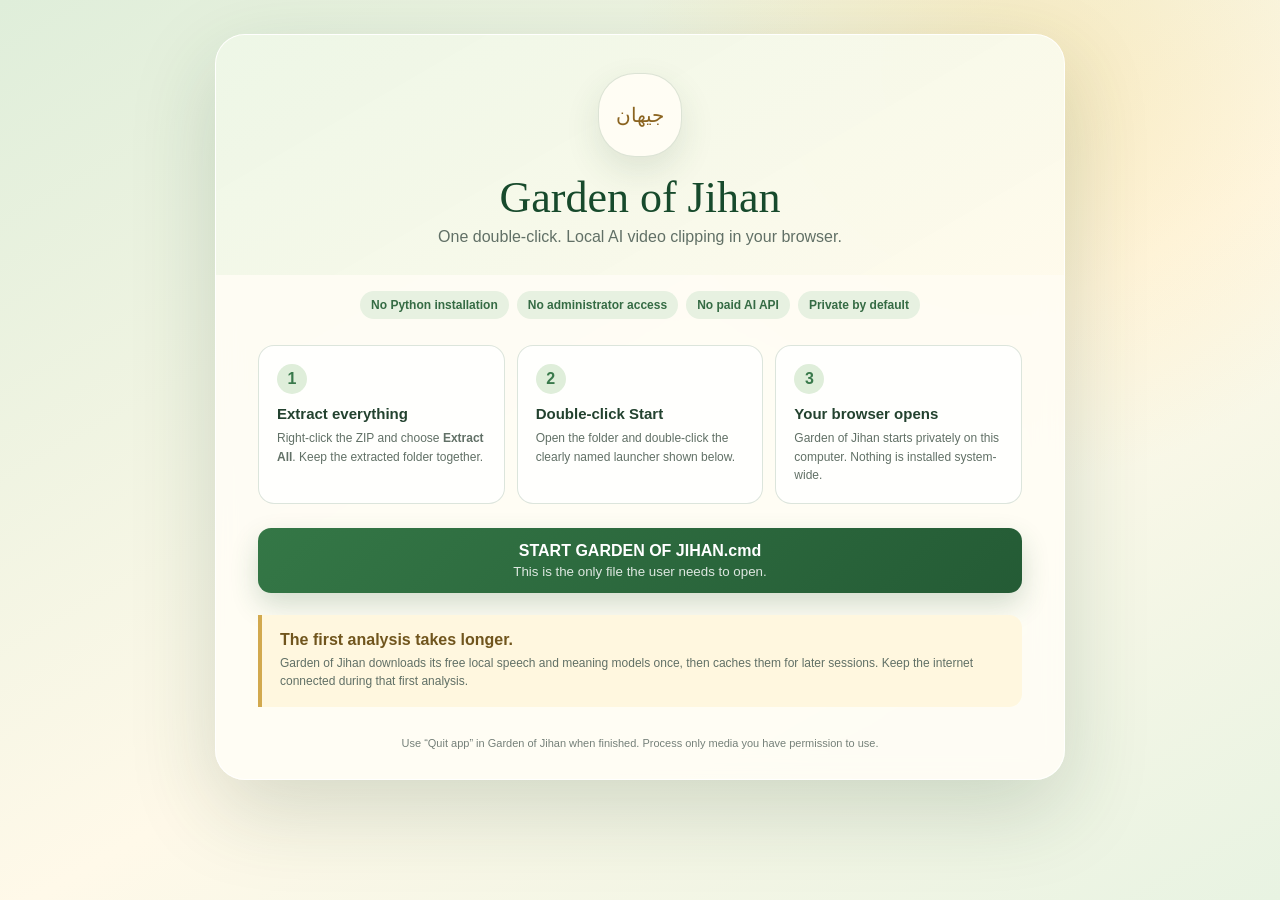
==== scripts/portable/START-HERE.html @ c6465309 "Add private no-install browser bundle" ====
<!doctype html>
<html lang="en">
<head>
  <meta charset="utf-8">
  <meta name="viewport" content="width=device-width,initial-scale=1">
  <title>Start Garden of Jihan</title>
  <style>
    :root{color-scheme:light;--deep:#174a2c;--green:#39794b;--cream:#fffaf0;--muted:#617066;--line:rgba(42,92,54,.16)}
    *{box-sizing:border-box}body{margin:0;min-height:100vh;padding:34px 18px;font-family:Segoe UI,Arial,sans-serif;color:#23422f;background:radial-gradient(circle at 80% 10%,rgba(251,215,132,.38),transparent 30%),linear-gradient(150deg,#dfeeda,#fff9e9 56%,#e8f3e2)}
    main{width:min(850px,100%);margin:auto;overflow:hidden;border:1px solid rgba(255,255,255,.85);border-radius:30px;background:rgba(255,253,246,.9);box-shadow:0 30px 85px rgba(28,74,42,.18);backdrop-filter:blur(14px)}
    header{padding:38px 42px 29px;text-align:center;background:linear-gradient(150deg,rgba(236,246,229,.94),rgba(255,250,234,.75))}.mark{width:84px;height:84px;margin:auto;display:grid;place-items:center;border-radius:44%;font:20px Georgia,serif;color:#8b6420;background:#fffdf4;border:1px solid var(--line);box-shadow:0 14px 35px rgba(41,83,49,.12)}h1{margin:15px 0 5px;font:500 44px Georgia,serif;color:var(--deep)}header p{margin:0;color:var(--muted)}
    section{padding:30px 42px}.promise{display:flex;justify-content:center;gap:8px;flex-wrap:wrap;margin:-14px auto 26px}.promise span{padding:7px 11px;border-radius:999px;background:#e7f1e1;color:#356b44;font-size:12px;font-weight:700}.steps{display:grid;grid-template-columns:repeat(3,1fr);gap:12px}.step{padding:18px;border:1px solid var(--line);border-radius:16px;background:rgba(255,255,255,.76)}.step b{width:30px;height:30px;display:grid;place-items:center;margin-bottom:11px;border-radius:50%;background:#dfeeda;color:var(--green)}.step h2{margin:0 0 7px;font-size:15px}.step p,.note p{margin:0;color:var(--muted);font-size:12px;line-height:1.55}.launcher{display:block;margin:24px auto 7px;padding:14px 20px;border-radius:13px;text-align:center;background:linear-gradient(135deg,#347746,#245b35);color:white;font-weight:800;box-shadow:0 12px 28px rgba(37,92,54,.2)}.launcher small{display:block;margin-top:4px;font-weight:400;opacity:.84}.note{margin-top:22px;padding:16px 18px;border-left:4px solid #d2a94e;border-radius:0 13px 13px 0;background:#fff7df}.note strong{display:block;margin-bottom:5px;color:#70551d}.footer{text-align:center;padding:0 40px 30px;color:#758079;font-size:11px}
    @media(max-width:650px){body{padding:12px}main{border-radius:20px}header,section{padding:26px 20px}h1{font-size:32px}.steps{grid-template-columns:1fr}.step{display:grid;grid-template-columns:38px 1fr;column-gap:8px}.step b{grid-row:1/3;margin:0}.step h2{align-self:end}}
  </style>
</head>
<body>
  <main>
    <header><div class="mark" lang="ar">جيهان</div><h1>Garden of Jihan</h1><p>One double-click. Local AI video clipping in your browser.</p></header>
    <section>
      <div class="promise"><span>No Python installation</span><span>No administrator access</span><span>No paid AI API</span><span>Private by default</span></div>
      <div class="steps">
        <article class="step"><b>1</b><h2>Extract everything</h2><p>Right-click the ZIP and choose <strong>Extract All</strong>. Keep the extracted folder together.</p></article>
        <article class="step"><b>2</b><h2>Double-click Start</h2><p>Open the folder and double-click the clearly named launcher shown below.</p></article>
        <article class="step"><b>3</b><h2>Your browser opens</h2><p>Garden of Jihan starts privately on this computer. Nothing is installed system-wide.</p></article>
      </div>
      <div class="launcher">START GARDEN OF JIHAN.cmd<small>This is the only file the user needs to open.</small></div>
      <div class="note"><strong>The first analysis takes longer.</strong><p>Garden of Jihan downloads its free local speech and meaning models once, then caches them for later sessions. Keep the internet connected during that first analysis.</p></div>
    </section>
    <div class="footer">Use “Quit app” in Garden of Jihan when finished. Process only media you have permission to use.</div>
  </main>
</body>
</html>
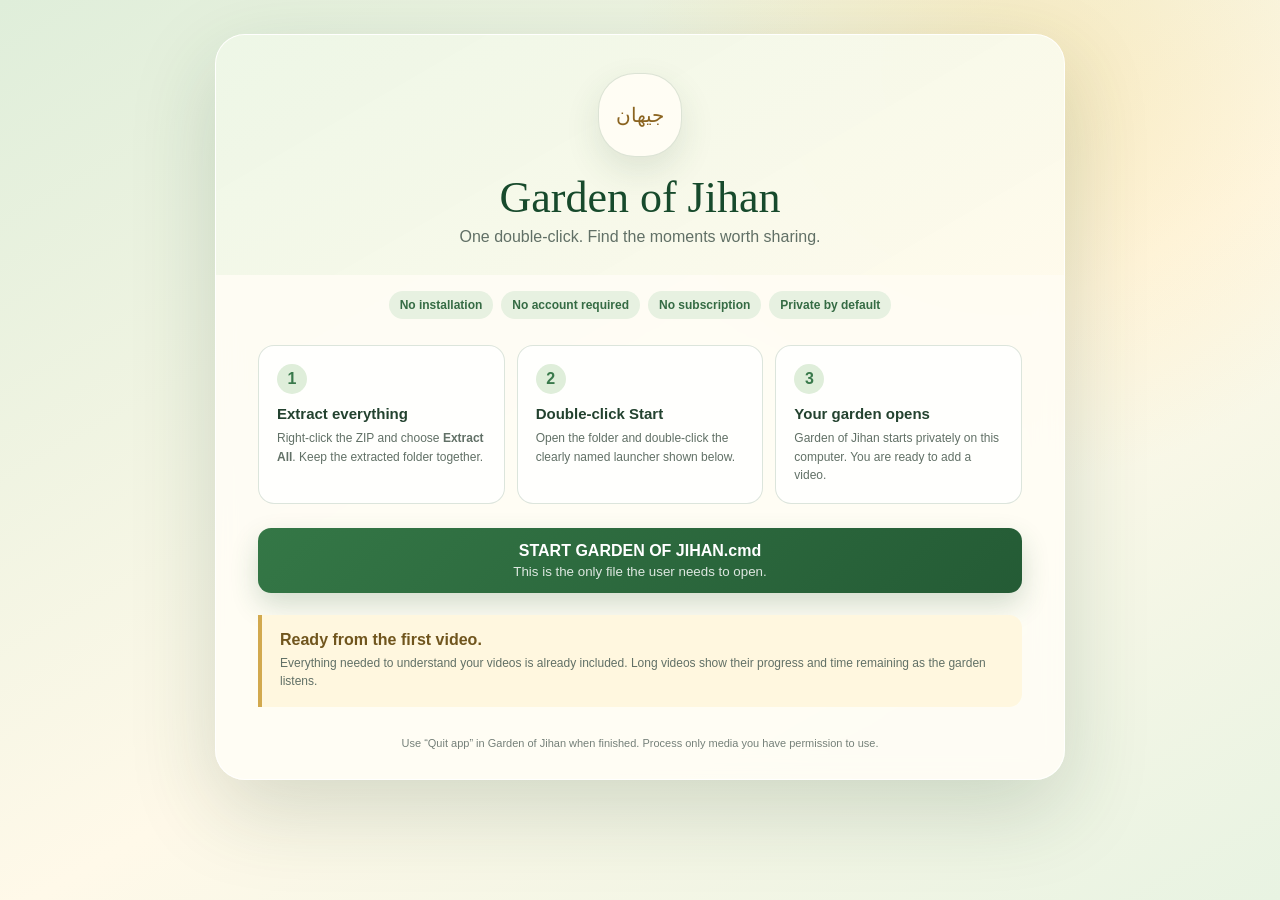
==== commit 90f33722: "feat: deliver sub-minute local analysis" ====
--- a/scripts/portable/START-HERE.html
+++ b/scripts/portable/START-HERE.html
@@ -15,16 +15,16 @@
 </head>
 <body>
   <main>
-    <header><div class="mark" lang="ar">جيهان</div><h1>Garden of Jihan</h1><p>One double-click. Local AI video clipping in your browser.</p></header>
+    <header><div class="mark" lang="ar">جيهان</div><h1>Garden of Jihan</h1><p>One double-click. Find the moments worth sharing.</p></header>
     <section>
-      <div class="promise"><span>No Python installation</span><span>No administrator access</span><span>No paid AI API</span><span>Private by default</span></div>
+      <div class="promise"><span>No installation</span><span>No account required</span><span>No subscription</span><span>Private by default</span></div>
       <div class="steps">
         <article class="step"><b>1</b><h2>Extract everything</h2><p>Right-click the ZIP and choose <strong>Extract All</strong>. Keep the extracted folder together.</p></article>
         <article class="step"><b>2</b><h2>Double-click Start</h2><p>Open the folder and double-click the clearly named launcher shown below.</p></article>
-        <article class="step"><b>3</b><h2>Your browser opens</h2><p>Garden of Jihan starts privately on this computer. Nothing is installed system-wide.</p></article>
+        <article class="step"><b>3</b><h2>Your garden opens</h2><p>Garden of Jihan starts privately on this computer. You are ready to add a video.</p></article>
       </div>
       <div class="launcher">START GARDEN OF JIHAN.cmd<small>This is the only file the user needs to open.</small></div>
-      <div class="note"><strong>The first analysis takes longer.</strong><p>Garden of Jihan downloads its free local speech and meaning models once, then caches them for later sessions. Keep the internet connected during that first analysis.</p></div>
+      <div class="note"><strong>Ready from the first video.</strong><p>Everything needed to understand your videos is already included. Long videos show their progress and time remaining as the garden listens.</p></div>
     </section>
     <div class="footer">Use “Quit app” in Garden of Jihan when finished. Process only media you have permission to use.</div>
   </main>
